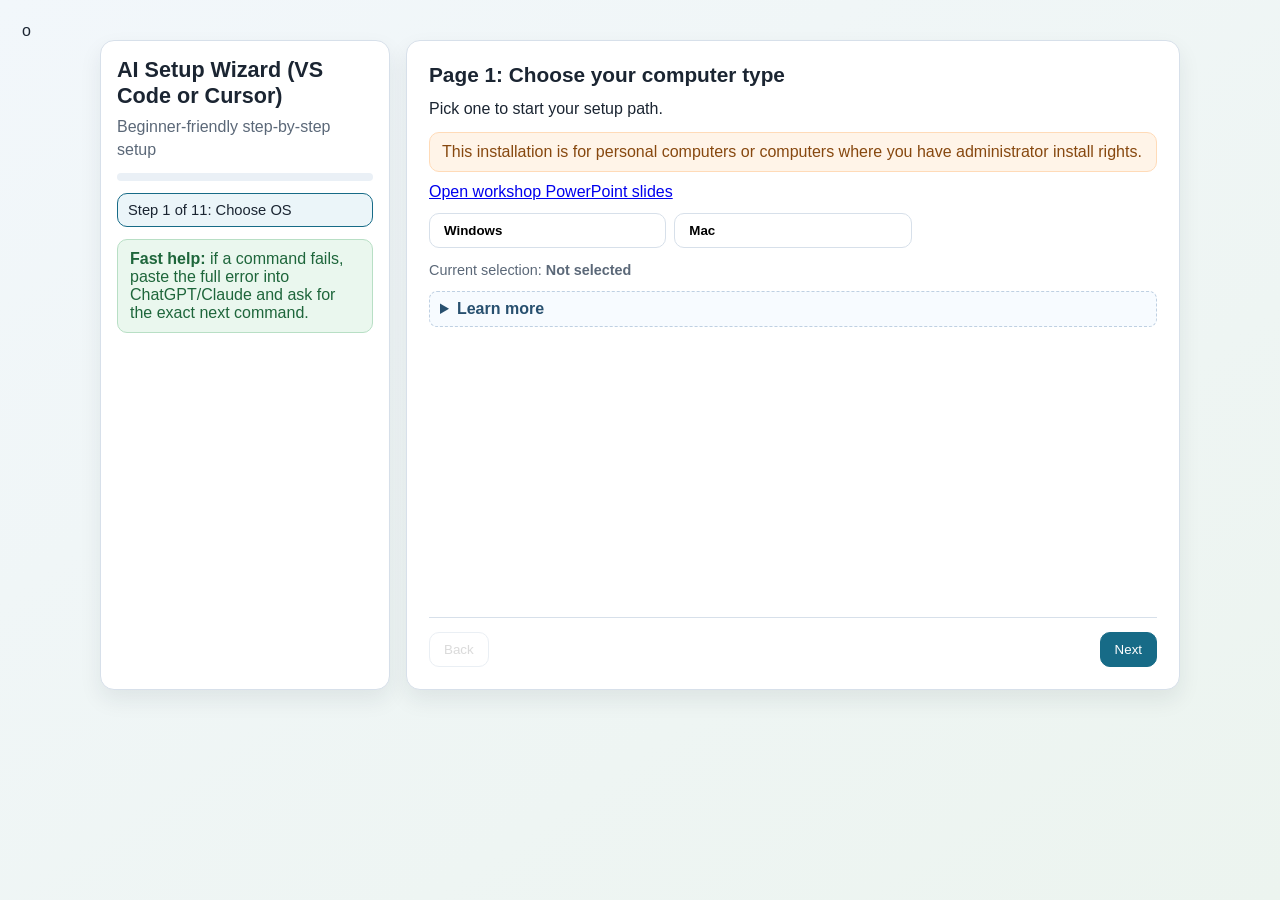
==== ai_install/index.html @ 4643371e "Add ai_install installer page" ====
﻿o<!doctype html>
<html lang="en-GB">
<head>
  <meta charset="utf-8" />
  <meta name="viewport" content="width=device-width, initial-scale=1" />
  <title>AI Setup Wizard (VS Code or Cursor)</title>
  <link rel="stylesheet" href="styles.css" />
</head>
<body>
  <div class="shell">
    <aside class="sidebar card">
      <h1>AI Setup Wizard (VS Code or Cursor)</h1>
      <p class="sub">Beginner-friendly step-by-step setup</p>
      <div class="progress"><div id="progressBar" class="progress__bar"></div></div>
      <ul id="stepNav" class="step-nav"></ul>
      <div class="callout callout--tip">
        <strong>Fast help:</strong> if a command fails, paste the full error into ChatGPT/Claude and ask for the exact next command.
      </div>
    </aside>

    <main class="content card">
      <div id="stepContent"></div>
      <div class="actions">
        <button id="backBtn" class="btn">Back</button>
        <div class="actions__right">
          <button id="nextBtn" class="btn btn--primary">Next</button>
        </div>
      </div>
    </main>
  </div>
  <script src="app.js"></script>
</body>
</html>
---- ai_install/styles.css ----
﻿:root {
  --bg-a: #f2f7fb;
  --bg-b: #ecf4ef;
  --card: #ffffff;
  --text: #1b2532;
  --muted: #5b6878;
  --line: #d7e0ea;
  --primary: #176b87;
  --primary-dark: #0f4d63;
  --ok-bg: #eaf7ee;
  --ok-text: #1e663b;
  --warn-bg: #fff4e8;
  --warn-text: #87480f;
}

* { box-sizing: border-box; }
body {
  margin: 0;
  font-family: "Segoe UI", Tahoma, sans-serif;
  color: var(--text);
  background: linear-gradient(145deg, var(--bg-a), var(--bg-b));
  min-height: 100vh;
  padding: 22px;
}

.shell {
  max-width: 1080px;
  margin: 0 auto;
  display: grid;
  grid-template-columns: 290px 1fr;
  gap: 16px;
}

.card {
  background: var(--card);
  border: 1px solid var(--line);
  border-radius: 14px;
  box-shadow: 0 10px 22px rgba(22, 32, 52, 0.08);
}

.sidebar { padding: 16px; }
.content {
  padding: 22px;
  min-height: 650px;
  display: flex;
  flex-direction: column;
}

h1 { margin: 0; font-size: 1.35rem; }
h2 { margin: 0 0 10px; font-size: 1.3rem; }
h3 { margin: 14px 0 8px; font-size: 1rem; }
p { line-height: 1.45; margin: 8px 0; }
.sub { color: var(--muted); margin: 6px 0 12px; }
.small { color: var(--muted); font-size: 0.9rem; }

.progress {
  height: 8px;
  border-radius: 999px;
  background: #eaf0f6;
  overflow: hidden;
  margin: 6px 0 12px;
}
.progress__bar {
  height: 100%;
  width: 0;
  background: linear-gradient(90deg, var(--primary), #2f855a);
  transition: width 180ms ease;
}

.step-nav {
  list-style: none;
  margin: 0;
  padding: 0;
  display: grid;
  gap: 8px;
}
.step-nav__item {
  border: 1px solid var(--line);
  border-radius: 10px;
  padding: 8px 10px;
  background: #fbfdff;
  font-size: 0.92rem;
  cursor: pointer;
}
.step-nav__item.active { border-color: var(--primary); background: #ebf5f9; }
.step-nav__item.done { border-color: #98d5ad; background: #edf8f1; }
.badge {
  display: inline-block;
  margin-left: 8px;
  font-size: 0.74rem;
  border: 1px solid #c6d5ff;
  color: #2b4caa;
  background: #eef2ff;
  border-radius: 999px;
  padding: 1px 7px;
}

.callout {
  margin-top: 12px;
  border-radius: 10px;
  padding: 10px 12px;
  border: 1px solid;
}
.callout--tip {
  background: var(--ok-bg);
  color: var(--ok-text);
  border-color: #b8dfc5;
}
.callout--warn {
  background: var(--warn-bg);
  color: var(--warn-text);
  border-color: #ffdbb8;
}

ul.checklist {
  list-style: none;
  margin: 10px 0;
  padding: 0;
}
ul.checklist li { margin: 8px 0; }

.code {
  font-family: Consolas, "Courier New", monospace;
  border: 1px solid var(--line);
  border-radius: 8px;
  background: #f8fafd;
  padding: 9px 10px;
  white-space: pre-wrap;
  margin: 8px 0;
}

.links a { color: var(--primary); display: block; margin: 6px 0; }

details.learn {
  border: 1px dashed #bfd0e2;
  border-radius: 8px;
  background: #f7fbff;
  padding: 8px 10px;
  margin: 10px 0;
}
details.learn summary {
  cursor: pointer;
  font-weight: 600;
  color: #28506f;
}
details.learn p,
details.learn ul {
  margin: 8px 0 0;
}

.choice-grid {
  display: grid;
  grid-template-columns: repeat(3, minmax(0, 1fr));
  gap: 8px;
  margin: 10px 0 12px;
}
.choice {
  text-align: left;
  font-weight: 600;
  border-color: #b8c9dc;
  background: #f8fbff;
}
.choice:hover {
  border-color: var(--primary);
  background: #edf5fb;
}

.actions {
  margin-top: auto;
  border-top: 1px solid var(--line);
  padding-top: 14px;
  display: flex;
  justify-content: space-between;
  gap: 8px;
}
.actions__right { display: flex; gap: 8px; }

.btn {
  border: 1px solid var(--line);
  border-radius: 10px;
  background: #fff;
  padding: 9px 14px;
  cursor: pointer;
}
.btn:disabled { opacity: 0.5; cursor: not-allowed; }
.btn--primary {
  background: var(--primary);
  color: #fff;
  border-color: var(--primary);
}
.btn--primary:hover { background: var(--primary-dark); }

@media (max-width: 920px) {
  .shell { grid-template-columns: 1fr; }
  .content { min-height: auto; }
  .choice-grid { grid-template-columns: 1fr; }
}
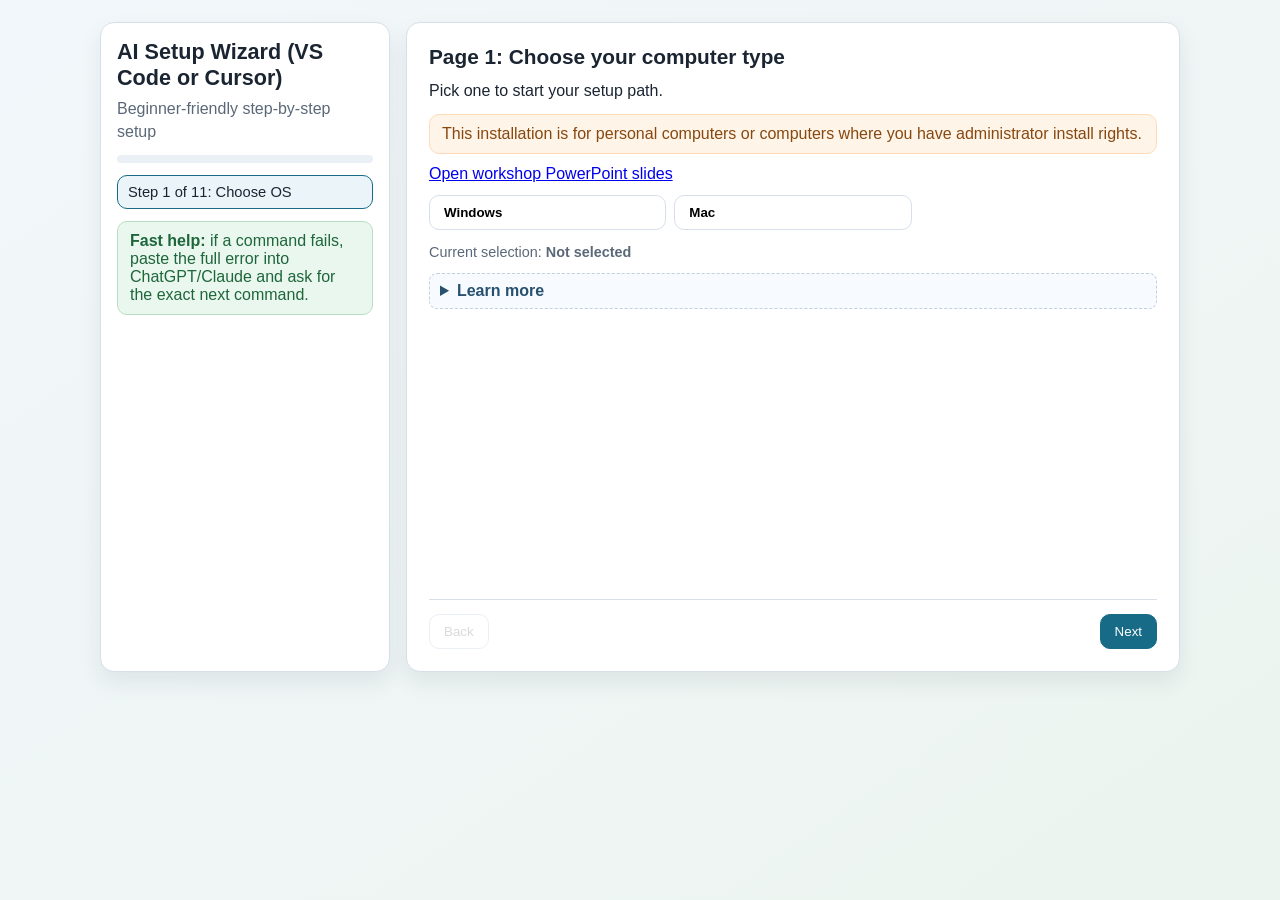
==== commit d02c18c7: "Fix ai_install index doctype" ====
--- a/ai_install/index.html
+++ b/ai_install/index.html
@@ -1,4 +1,4 @@
-﻿o<!doctype html>
+﻿<!doctype html>
 <html lang="en-GB">
 <head>
   <meta charset="utf-8" />
@@ -31,3 +31,4 @@
   <script src="app.js"></script>
 </body>
 </html>
+
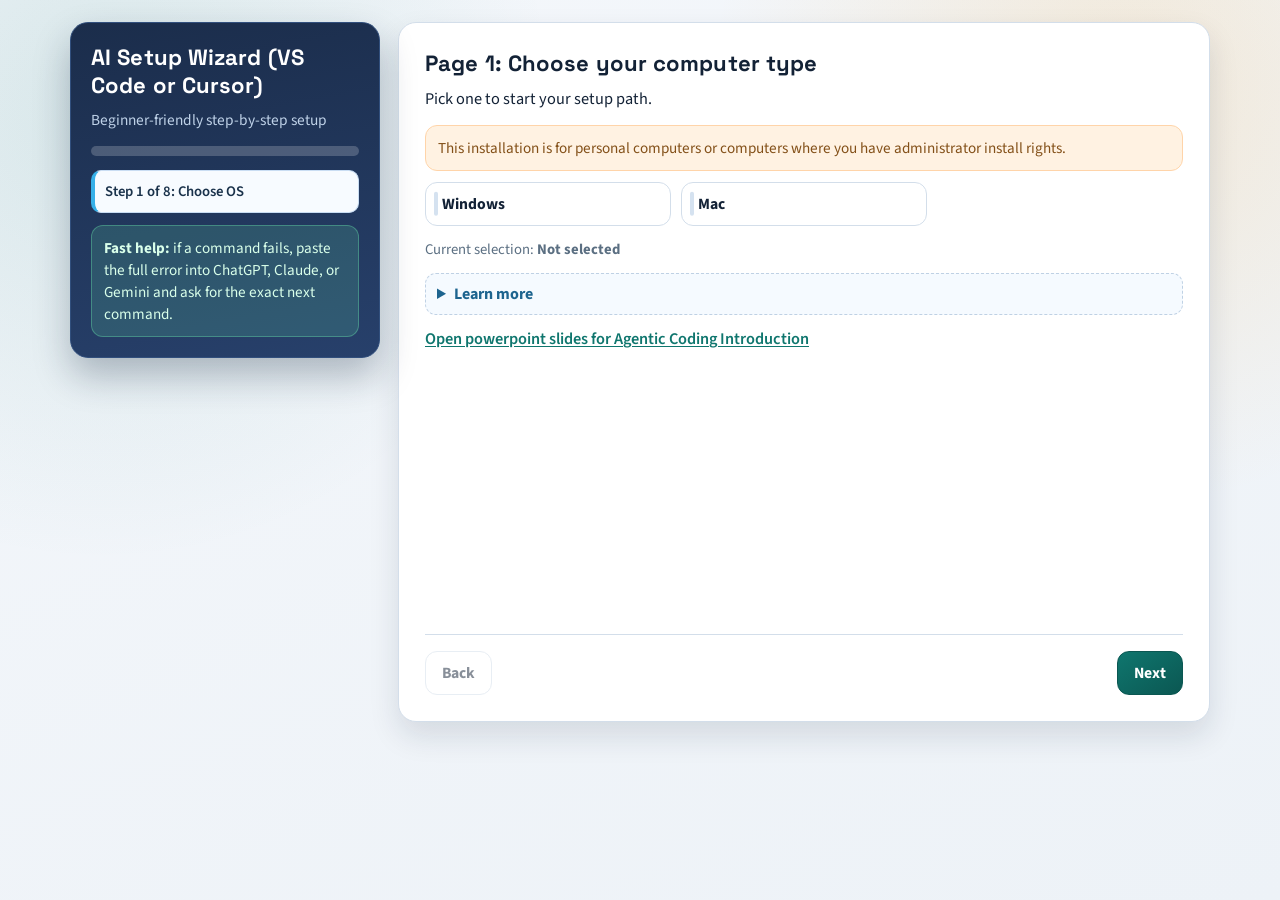
==== commit 2dd01440: "Align remaining help text with Gemini-supported agent options" ====
--- a/ai_install/index.html
+++ b/ai_install/index.html
@@ -14,7 +14,7 @@
       <div class="progress"><div id="progressBar" class="progress__bar"></div></div>
       <ul id="stepNav" class="step-nav"></ul>
       <div class="callout callout--tip">
-        <strong>Fast help:</strong> if a command fails, paste the full error into ChatGPT/Claude and ask for the exact next command.
+        <strong>Fast help:</strong> if a command fails, paste the full error into ChatGPT, Claude, or Gemini and ask for the exact next command.
       </div>
     </aside>
 
--- a/ai_install/styles.css
+++ b/ai_install/styles.css
@@ -1,70 +1,136 @@
-﻿:root {
-  --bg-a: #f2f7fb;
-  --bg-b: #ecf4ef;
-  --card: #ffffff;
-  --text: #1b2532;
-  --muted: #5b6878;
-  --line: #d7e0ea;
-  --primary: #176b87;
-  --primary-dark: #0f4d63;
-  --ok-bg: #eaf7ee;
-  --ok-text: #1e663b;
-  --warn-bg: #fff4e8;
-  --warn-text: #87480f;
+@import url("https://fonts.googleapis.com/css2?family=Space+Grotesk:wght@500;700&family=Source+Sans+3:wght@400;600;700&display=swap");
+
+:root {
+  --bg-1: #f4f7fb;
+  --bg-2: #edf2f7;
+  --surface: #ffffff;
+  --surface-soft: #f7fafd;
+  --ink: #132236;
+  --muted: #5b6f82;
+  --line: #d3deea;
+  --brand: #0f766e;
+  --brand-dark: #0b5752;
+  --accent: #f0ad43;
+  --navy: #1b2d4b;
+  --navy-2: #27406b;
+  --ok-bg: #e8f7ee;
+  --ok-text: #1f643f;
+  --warn-bg: #fff2e2;
+  --warn-text: #835018;
 }
 
 * { box-sizing: border-box; }
+
 body {
   margin: 0;
-  font-family: "Segoe UI", Tahoma, sans-serif;
-  color: var(--text);
-  background: linear-gradient(145deg, var(--bg-a), var(--bg-b));
   min-height: 100vh;
   padding: 22px;
+  color: var(--ink);
+  font-family: "Source Sans 3", "Segoe UI", sans-serif;
+  background:
+    radial-gradient(circle at 8% 12%, rgba(15, 118, 110, 0.12), transparent 32%),
+    radial-gradient(circle at 88% 10%, rgba(240, 173, 67, 0.18), transparent 30%),
+    linear-gradient(160deg, var(--bg-1), var(--bg-2));
 }
 
 .shell {
-  max-width: 1080px;
+  max-width: 1140px;
   margin: 0 auto;
   display: grid;
-  grid-template-columns: 290px 1fr;
-  gap: 16px;
+  grid-template-columns: 310px 1fr;
+  gap: 18px;
 }
 
 .card {
-  background: var(--card);
+  border-radius: 18px;
+  overflow: hidden;
+}
+
+.sidebar {
+  position: sticky;
+  top: 16px;
+  height: fit-content;
+  padding: 20px;
+  color: #dfeafd;
+  border: 1px solid #314f7d;
+  background: linear-gradient(170deg, var(--navy), var(--navy-2));
+  box-shadow: 0 18px 36px rgba(16, 32, 57, 0.28);
+}
+
+.content {
+  background: var(--surface);
   border: 1px solid var(--line);
-  border-radius: 14px;
-  box-shadow: 0 10px 22px rgba(22, 32, 52, 0.08);
-}
-
-.sidebar { padding: 16px; }
-.content {
-  padding: 22px;
-  min-height: 650px;
+  box-shadow: 0 14px 30px rgba(19, 34, 54, 0.12);
+  padding: 26px;
+  min-height: 700px;
   display: flex;
   flex-direction: column;
 }
 
-h1 { margin: 0; font-size: 1.35rem; }
-h2 { margin: 0 0 10px; font-size: 1.3rem; }
-h3 { margin: 14px 0 8px; font-size: 1rem; }
-p { line-height: 1.45; margin: 8px 0; }
-.sub { color: var(--muted); margin: 6px 0 12px; }
-.small { color: var(--muted); font-size: 0.9rem; }
+h1, h2, h3 {
+  font-family: "Space Grotesk", "Segoe UI", sans-serif;
+  letter-spacing: 0.1px;
+}
+
+h1 {
+  margin: 0;
+  color: #ffffff;
+  font-size: 1.38rem;
+  line-height: 1.28;
+}
+
+h2 {
+  margin: 0 0 10px;
+  font-size: 1.38rem;
+  line-height: 1.28;
+}
+
+h3 {
+  margin: 18px 0 8px;
+  font-size: 1.02rem;
+  line-height: 1.32;
+}
+
+p {
+  margin: 8px 0;
+  line-height: 1.58;
+  font-size: 1.02rem;
+}
+
+a {
+  color: var(--brand);
+  text-underline-offset: 2px;
+  font-weight: 600;
+}
+
+.sidebar a {
+  color: #93d9ff;
+}
+
+.sub {
+  margin: 8px 0 14px;
+  color: #bfd2e8;
+  font-size: 0.96rem;
+}
+
+.small {
+  color: var(--muted);
+  font-size: 0.92rem;
+}
 
 .progress {
-  height: 8px;
+  height: 10px;
   border-radius: 999px;
-  background: #eaf0f6;
+  background: rgba(255, 255, 255, 0.2);
   overflow: hidden;
-  margin: 6px 0 12px;
-}
+  margin: 9px 0 14px;
+}
+
 .progress__bar {
+  width: 0;
   height: 100%;
-  width: 0;
-  background: linear-gradient(90deg, var(--primary), #2f855a);
-  transition: width 180ms ease;
+  background: linear-gradient(90deg, #4ddfc6, var(--accent));
+  transition: width 220ms ease;
 }
 
 .step-nav {
@@ -72,77 +138,96 @@
   margin: 0;
   padding: 0;
   display: grid;
-  gap: 8px;
-}
+  gap: 9px;
+}
+
 .step-nav__item {
-  border: 1px solid var(--line);
+  border: 1px solid rgba(255, 255, 255, 0.22);
+  border-left: 4px solid transparent;
   border-radius: 10px;
-  padding: 8px 10px;
-  background: #fbfdff;
+  padding: 10px;
+  background: rgba(255, 255, 255, 0.08);
+  color: #dae7f8;
   font-size: 0.92rem;
-  cursor: pointer;
-}
-.step-nav__item.active { border-color: var(--primary); background: #ebf5f9; }
-.step-nav__item.done { border-color: #98d5ad; background: #edf8f1; }
+  font-weight: 600;
+}
+
+.step-nav__item.active {
+  background: #f7fbff;
+  color: #1a324b;
+  border-color: #c9ddf3;
+  border-left-color: #36b0e8;
+}
+
+.step-nav__item.done {
+  background: rgba(142, 225, 177, 0.2);
+  border-color: rgba(142, 225, 177, 0.44);
+  border-left-color: #77d8a6;
+  color: #d5ffea;
+}
+
 .badge {
   display: inline-block;
   margin-left: 8px;
   font-size: 0.74rem;
-  border: 1px solid #c6d5ff;
-  color: #2b4caa;
-  background: #eef2ff;
+  border: 1px solid #cde0f8;
+  color: #27527a;
+  background: #ecf5ff;
   border-radius: 999px;
-  padding: 1px 7px;
+  padding: 1px 8px;
 }
 
 .callout {
   margin-top: 12px;
-  border-radius: 10px;
-  padding: 10px 12px;
+  border-radius: 12px;
+  padding: 11px 12px;
   border: 1px solid;
-}
+  font-size: 0.95rem;
+}
+
 .callout--tip {
   background: var(--ok-bg);
   color: var(--ok-text);
-  border-color: #b8dfc5;
-}
+  border-color: #b6ddc3;
+}
+
 .callout--warn {
   background: var(--warn-bg);
   color: var(--warn-text);
-  border-color: #ffdbb8;
-}
-
-ul.checklist {
-  list-style: none;
-  margin: 10px 0;
-  padding: 0;
-}
-ul.checklist li { margin: 8px 0; }
+  border-color: #ffd4a9;
+}
+
+.sidebar .callout--tip {
+  background: rgba(107, 232, 172, 0.16);
+  color: #d9ffea;
+  border-color: rgba(107, 232, 172, 0.36);
+}
 
 .code {
+  margin: 8px 0;
+  padding: 10px 11px;
+  border-radius: 10px;
+  border: 1px solid #d2dfec;
+  background: var(--surface-soft);
   font-family: Consolas, "Courier New", monospace;
-  border: 1px solid var(--line);
-  border-radius: 8px;
-  background: #f8fafd;
-  padding: 9px 10px;
   white-space: pre-wrap;
-  margin: 8px 0;
-}
-
-.links a { color: var(--primary); display: block; margin: 6px 0; }
+  color: #1b3b5a;
+}
 
 details.learn {
-  border: 1px dashed #bfd0e2;
-  border-radius: 8px;
-  background: #f7fbff;
-  padding: 8px 10px;
-  margin: 10px 0;
-}
+  margin: 12px 0;
+  padding: 9px 11px;
+  border: 1px dashed #bfd1e4;
+  border-radius: 11px;
+  background: #f5faff;
+}
+
 details.learn summary {
   cursor: pointer;
-  font-weight: 600;
-  color: #28506f;
-}
+  font-weight: 700;
+  color: #1d648f;
+}
+
 details.learn p,
 details.learn ul {
   margin: 8px 0 0;
@@ -151,47 +236,96 @@
 .choice-grid {
   display: grid;
   grid-template-columns: repeat(3, minmax(0, 1fr));
-  gap: 8px;
-  margin: 10px 0 12px;
-}
+  gap: 10px;
+  margin: 11px 0 12px;
+}
+
 .choice {
+  position: relative;
   text-align: left;
-  font-weight: 600;
-  border-color: #b8c9dc;
-  background: #f8fbff;
-}
+  font-weight: 700;
+  border-color: #c1d3e6;
+  background: #f7fbff;
+  padding-left: 14px;
+}
+
+.choice::before {
+  content: "";
+  position: absolute;
+  left: 8px;
+  top: 50%;
+  width: 4px;
+  height: 58%;
+  transform: translateY(-50%);
+  border-radius: 999px;
+  background: #d5e2f0;
+}
+
 .choice:hover {
-  border-color: var(--primary);
-  background: #edf5fb;
+  border-color: var(--brand);
+  background: #eaf6ff;
+}
+
+.choice.is-selected {
+  border-color: var(--brand);
+  background: linear-gradient(180deg, #e4f6f4, #d8efec);
+  box-shadow: inset 0 0 0 1px rgba(15, 118, 110, 0.22);
+}
+
+.choice.is-selected::before {
+  background: var(--brand);
 }
 
 .actions {
   margin-top: auto;
   border-top: 1px solid var(--line);
-  padding-top: 14px;
+  padding-top: 16px;
   display: flex;
   justify-content: space-between;
   gap: 8px;
 }
+
 .actions__right { display: flex; gap: 8px; }
 
 .btn {
   border: 1px solid var(--line);
-  border-radius: 10px;
-  background: #fff;
-  padding: 9px 14px;
+  border-radius: 12px;
+  background: #ffffff;
+  padding: 10px 16px;
   cursor: pointer;
-}
-.btn:disabled { opacity: 0.5; cursor: not-allowed; }
+  font-family: inherit;
+  font-size: 0.98rem;
+  font-weight: 700;
+  color: var(--ink);
+  transition: transform 130ms ease, box-shadow 130ms ease, border-color 130ms ease, background-color 130ms ease;
+}
+
+.btn:hover {
+  transform: translateY(-1px);
+  box-shadow: 0 6px 12px rgba(24, 42, 67, 0.1);
+}
+
+.btn:disabled {
+  opacity: 0.5;
+  cursor: not-allowed;
+  transform: none;
+  box-shadow: none;
+}
+
 .btn--primary {
-  background: var(--primary);
-  color: #fff;
-  border-color: var(--primary);
-}
-.btn--primary:hover { background: var(--primary-dark); }
-
-@media (max-width: 920px) {
+  color: #ffffff;
+  border-color: var(--brand-dark);
+  background: linear-gradient(145deg, var(--brand), var(--brand-dark));
+}
+
+.btn--primary:hover {
+  background: linear-gradient(145deg, #129187, #0b5752);
+}
+
+@media (max-width: 980px) {
+  body { padding: 14px; }
   .shell { grid-template-columns: 1fr; }
+  .sidebar { position: static; }
   .content { min-height: auto; }
   .choice-grid { grid-template-columns: 1fr; }
 }
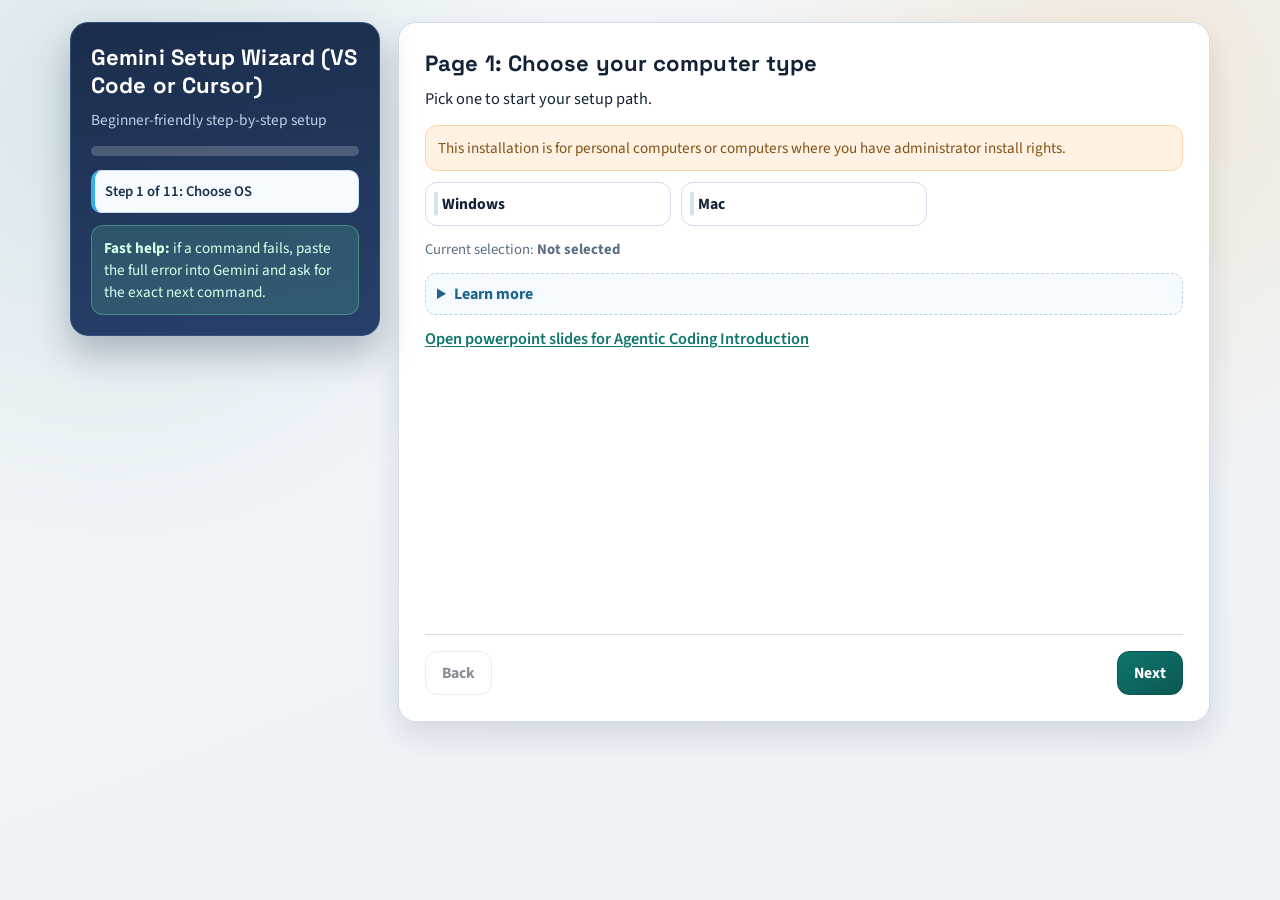
==== commit 097ec568: "Switch ai_install wizard to Gemini-only with API key step" ====
--- a/ai_install/index.html
+++ b/ai_install/index.html
@@ -3,18 +3,18 @@
 <head>
   <meta charset="utf-8" />
   <meta name="viewport" content="width=device-width, initial-scale=1" />
-  <title>AI Setup Wizard (VS Code or Cursor)</title>
+  <title>Gemini Setup Wizard (VS Code or Cursor)</title>
   <link rel="stylesheet" href="styles.css" />
 </head>
 <body>
   <div class="shell">
     <aside class="sidebar card">
-      <h1>AI Setup Wizard (VS Code or Cursor)</h1>
+      <h1>Gemini Setup Wizard (VS Code or Cursor)</h1>
       <p class="sub">Beginner-friendly step-by-step setup</p>
       <div class="progress"><div id="progressBar" class="progress__bar"></div></div>
       <ul id="stepNav" class="step-nav"></ul>
       <div class="callout callout--tip">
-        <strong>Fast help:</strong> if a command fails, paste the full error into ChatGPT, Claude, or Gemini and ask for the exact next command.
+        <strong>Fast help:</strong> if a command fails, paste the full error into Gemini and ask for the exact next command.
       </div>
     </aside>
 
@@ -28,7 +28,7 @@
       </div>
     </main>
   </div>
-  <script src="app.js"></script>
+  <script src="app.js?v=20260305-1"></script>
 </body>
 </html>
 
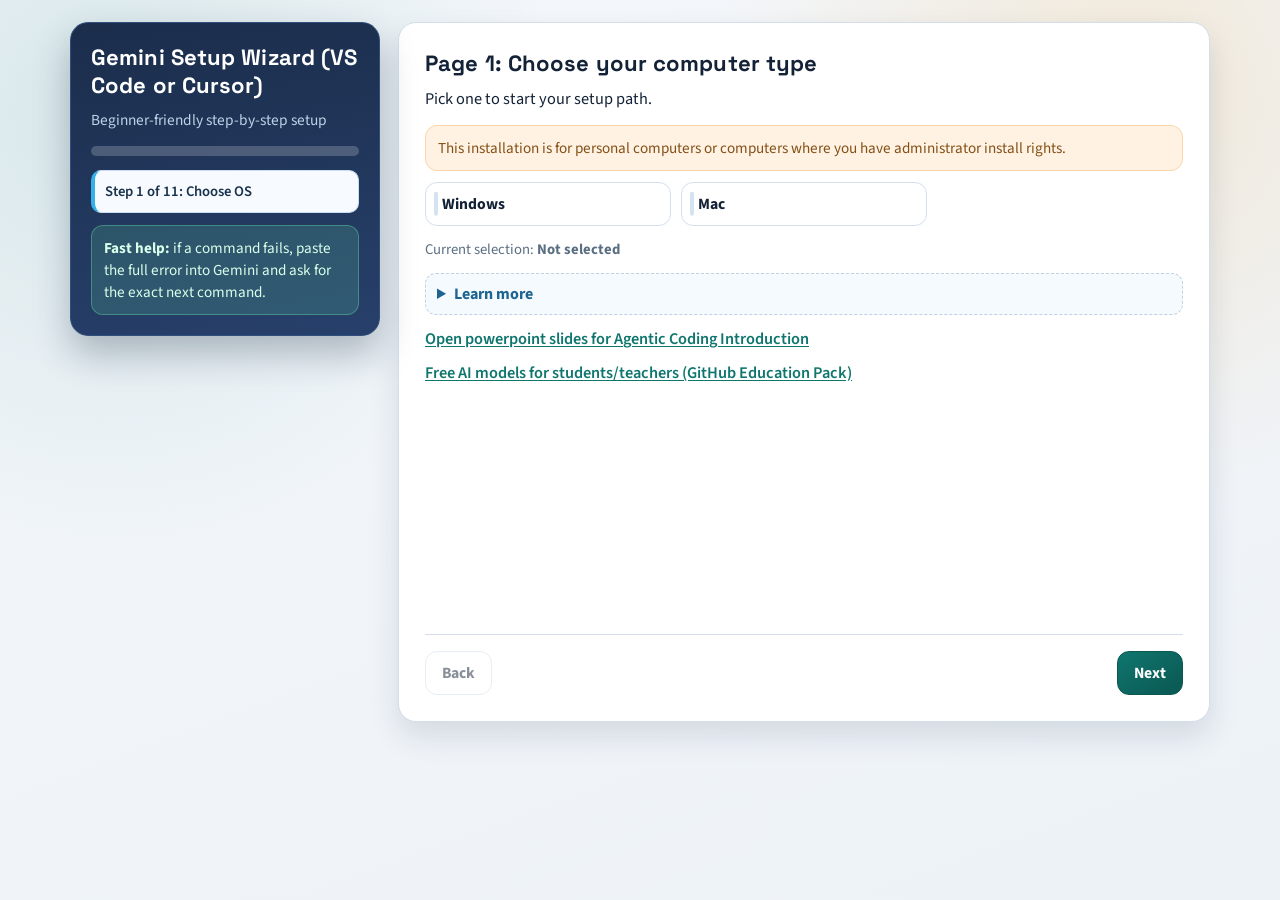
==== commit 57daa071: "Refresh ai_install asset version to trigger Pages update" ====
--- a/ai_install/index.html
+++ b/ai_install/index.html
@@ -28,7 +28,7 @@
       </div>
     </main>
   </div>
-  <script src="app.js?v=20260305-1"></script>
+  <script src="app.js?v=20260310-1"></script>
 </body>
 </html>
 
